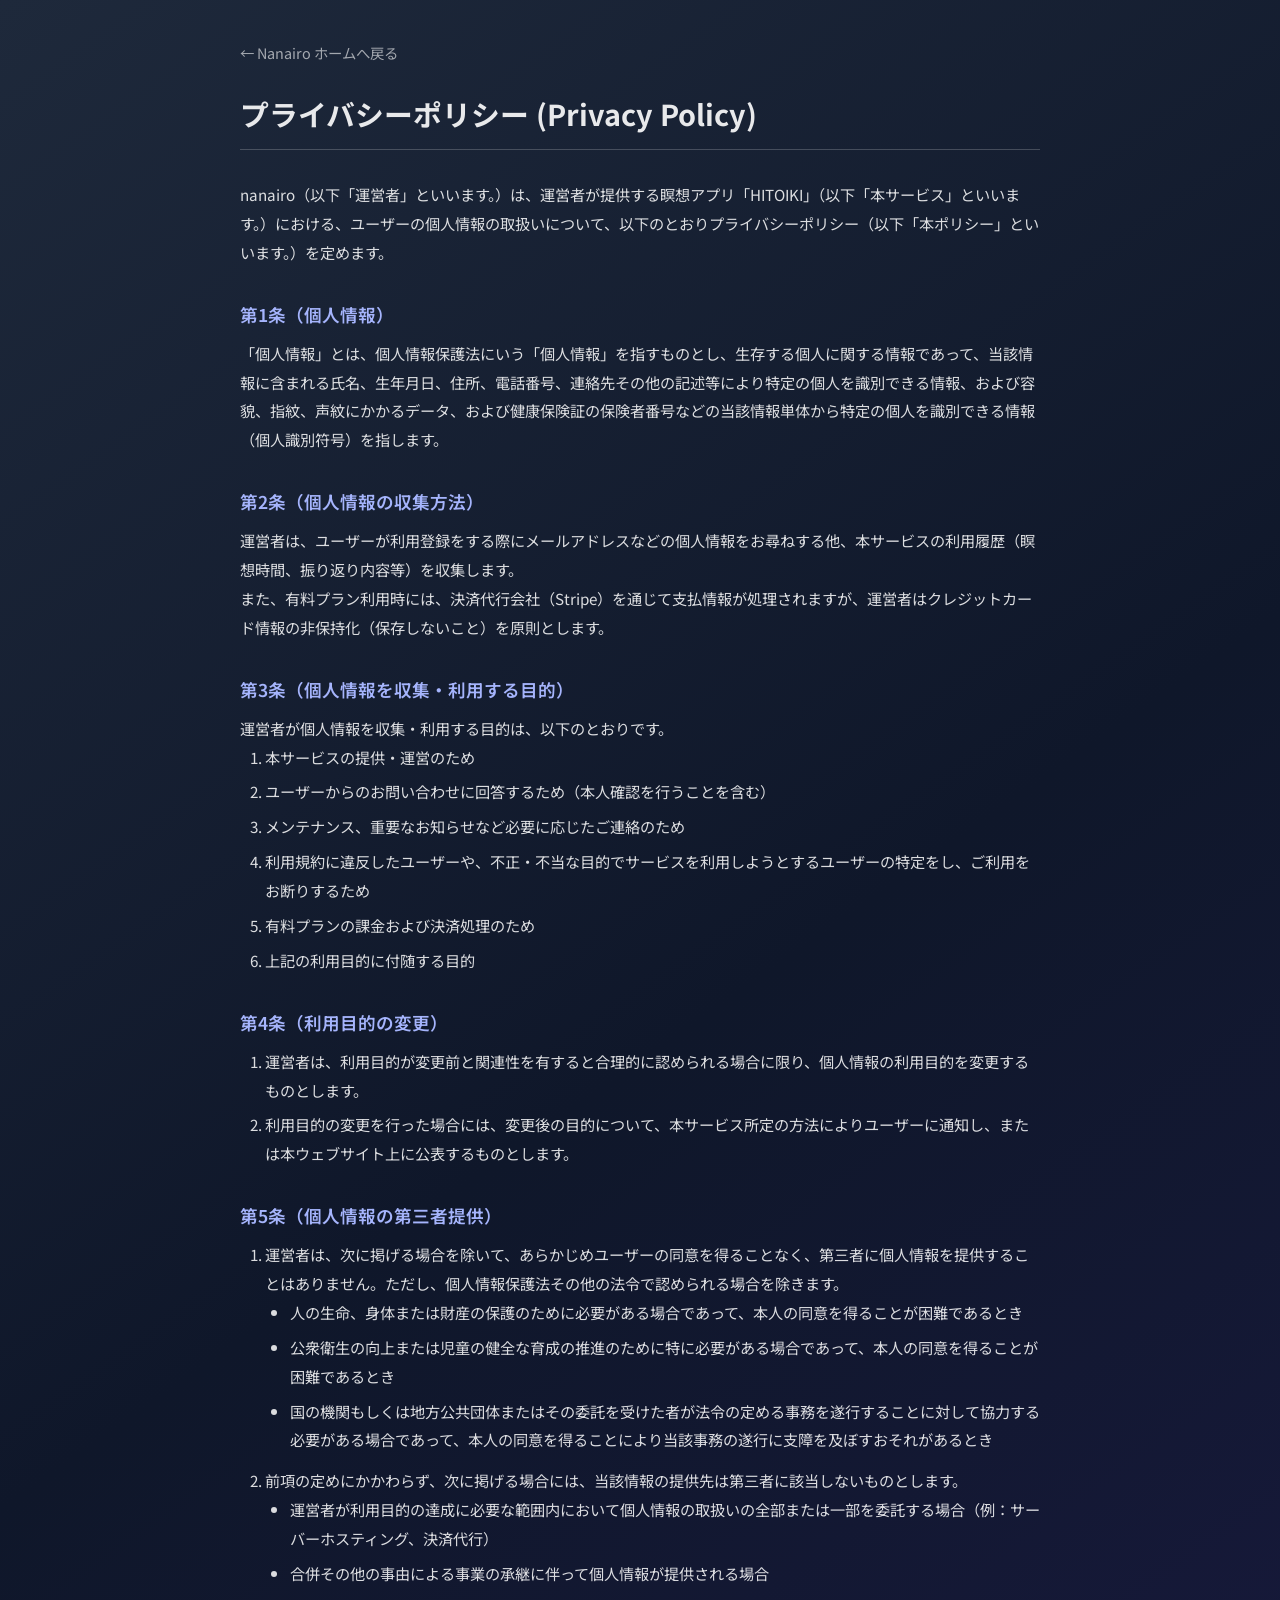
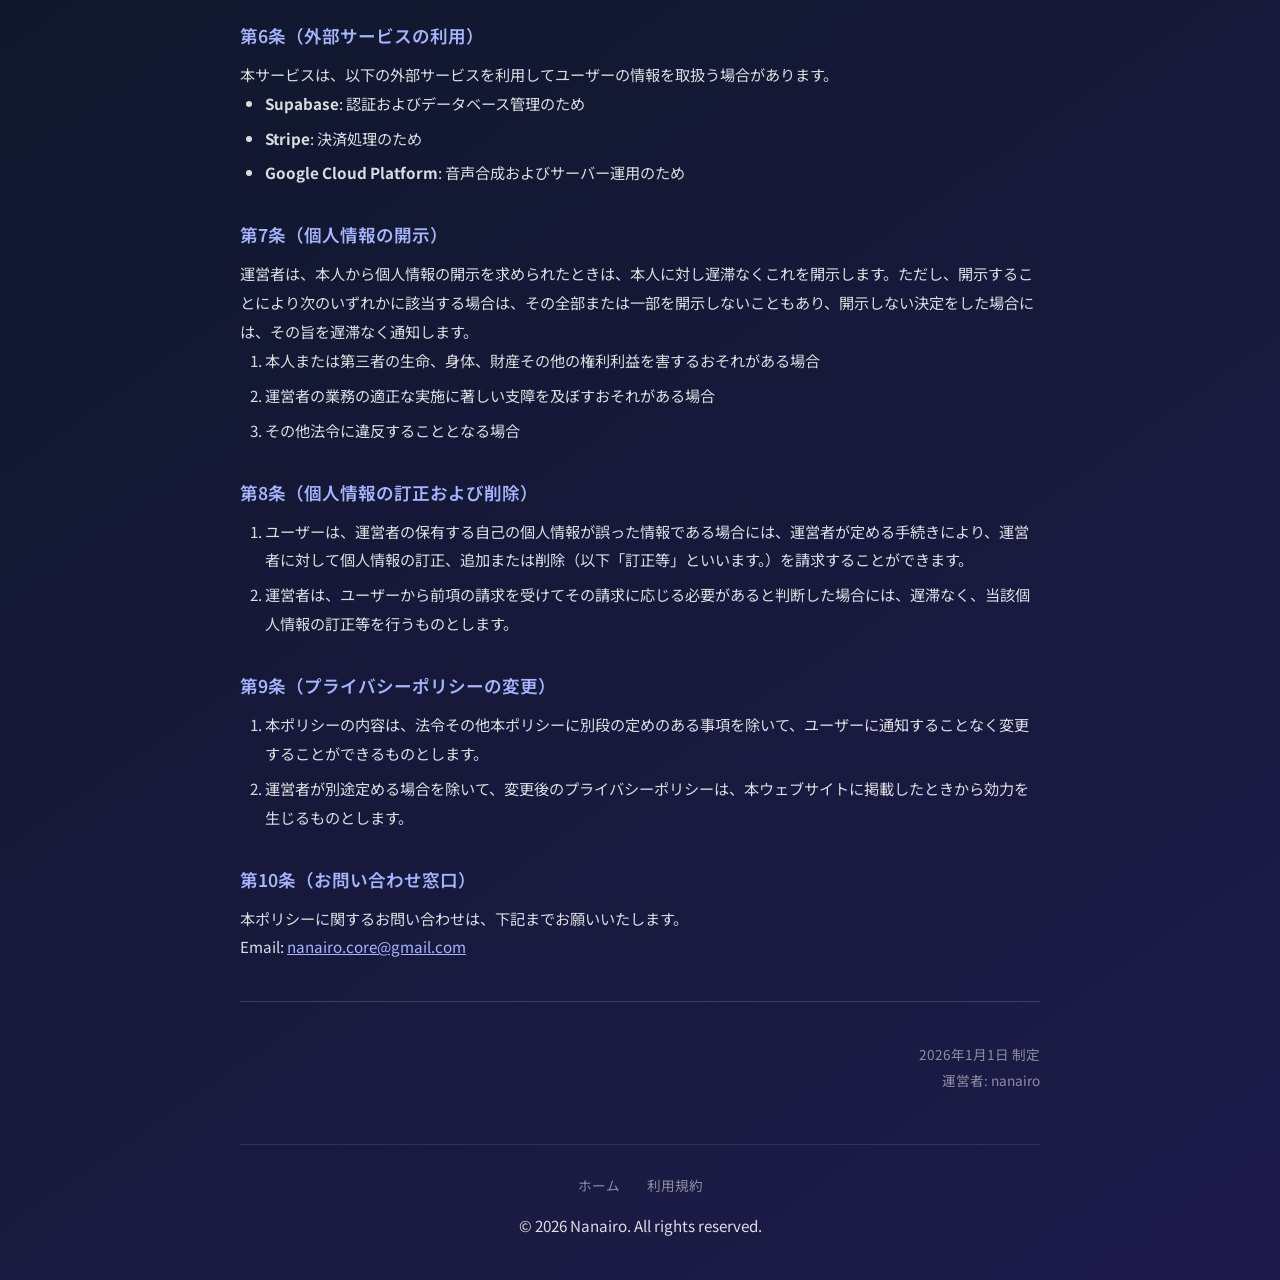
==== privacy.html @ 53478ac3 "feat: add standalone terms and privacy policy pages" ====
<!DOCTYPE html>
<html lang="ja">
<head>
  <meta charset="UTF-8">
  <meta name="viewport" content="width=device-width, initial-scale=1.0">
  <title>プライバシーポリシー | Nanairo</title>
  <link rel="icon" type="image/svg+xml" href="favicon.svg">
  <link href="https://fonts.googleapis.com/css2?family=Noto+Sans+JP:wght@400;500;600&display=swap" rel="stylesheet">
  <style>
    *, *::before, *::after { margin: 0; padding: 0; box-sizing: border-box; }
    body {
      font-family: 'Noto Sans JP', sans-serif;
      background: linear-gradient(145deg, #1e293b 0%, #0f172a 40%, #1e1b4b 100%);
      color: rgba(255,255,255,0.9);
      min-height: 100vh;
      padding: 40px 20px;
    }
    .container {
      max-width: 800px;
      margin: 0 auto;
    }
    .back-link {
      display: inline-block;
      margin-bottom: 30px;
      color: rgba(255,255,255,0.6);
      text-decoration: none;
      font-size: 0.9rem;
      transition: color 0.2s;
    }
    .back-link:hover { color: #fff; }
    h1 {
      font-size: 1.8rem;
      font-weight: 700;
      margin-bottom: 30px;
      padding-bottom: 15px;
      border-bottom: 1px solid rgba(255,255,255,0.2);
    }
    h2 {
      font-size: 1.1rem;
      font-weight: 600;
      margin-top: 35px;
      margin-bottom: 12px;
      color: #a5b4fc;
    }
    p, li {
      line-height: 1.9;
      font-size: 0.95rem;
      color: rgba(255,255,255,0.85);
    }
    ol, ul {
      padding-left: 25px;
      margin-bottom: 12px;
    }
    li { margin-bottom: 6px; }
    ul { list-style: disc; }
    hr {
      margin: 40px 0;
      border: 0;
      border-top: 1px solid rgba(255,255,255,0.15);
    }
    .meta {
      text-align: right;
      font-size: 0.85rem;
      color: rgba(255,255,255,0.5);
    }
    .footer-nav {
      margin-top: 50px;
      padding-top: 30px;
      border-top: 1px solid rgba(255,255,255,0.1);
      text-align: center;
      font-size: 0.85rem;
      color: rgba(255,255,255,0.4);
    }
    .footer-nav a {
      color: rgba(255,255,255,0.5);
      text-decoration: none;
      margin: 0 12px;
    }
    .footer-nav a:hover { color: #fff; }
  </style>
</head>
<body>
  <div class="container">
    <a href="/" class="back-link">← Nanairo ホームへ戻る</a>
    <h1>プライバシーポリシー (Privacy Policy)</h1>

    <p>nanairo（以下「運営者」といいます。）は、運営者が提供する瞑想アプリ「HITOIKI」（以下「本サービス」といいます。）における、ユーザーの個人情報の取扱いについて、以下のとおりプライバシーポリシー（以下「本ポリシー」といいます。）を定めます。</p>

    <h2>第1条（個人情報）</h2>
    <p>「個人情報」とは、個人情報保護法にいう「個人情報」を指すものとし、生存する個人に関する情報であって、当該情報に含まれる氏名、生年月日、住所、電話番号、連絡先その他の記述等により特定の個人を識別できる情報、および容貌、指紋、声紋にかかるデータ、および健康保険証の保険者番号などの当該情報単体から特定の個人を識別できる情報（個人識別符号）を指します。</p>

    <h2>第2条（個人情報の収集方法）</h2>
    <p>運営者は、ユーザーが利用登録をする際にメールアドレスなどの個人情報をお尋ねする他、本サービスの利用履歴（瞑想時間、振り返り内容等）を収集します。<br>
    また、有料プラン利用時には、決済代行会社（Stripe）を通じて支払情報が処理されますが、運営者はクレジットカード情報の非保持化（保存しないこと）を原則とします。</p>

    <h2>第3条（個人情報を収集・利用する目的）</h2>
    <p>運営者が個人情報を収集・利用する目的は、以下のとおりです。</p>
    <ol>
      <li>本サービスの提供・運営のため</li>
      <li>ユーザーからのお問い合わせに回答するため（本人確認を行うことを含む）</li>
      <li>メンテナンス、重要なお知らせなど必要に応じたご連絡のため</li>
      <li>利用規約に違反したユーザーや、不正・不当な目的でサービスを利用しようとするユーザーの特定をし、ご利用をお断りするため</li>
      <li>有料プランの課金および決済処理のため</li>
      <li>上記の利用目的に付随する目的</li>
    </ol>

    <h2>第4条（利用目的の変更）</h2>
    <ol>
      <li>運営者は、利用目的が変更前と関連性を有すると合理的に認められる場合に限り、個人情報の利用目的を変更するものとします。</li>
      <li>利用目的の変更を行った場合には、変更後の目的について、本サービス所定の方法によりユーザーに通知し、または本ウェブサイト上に公表するものとします。</li>
    </ol>

    <h2>第5条（個人情報の第三者提供）</h2>
    <ol>
      <li>運営者は、次に掲げる場合を除いて、あらかじめユーザーの同意を得ることなく、第三者に個人情報を提供することはありません。ただし、個人情報保護法その他の法令で認められる場合を除きます。
        <ul>
          <li>人の生命、身体または財産の保護のために必要がある場合であって、本人の同意を得ることが困難であるとき</li>
          <li>公衆衛生の向上または児童の健全な育成の推進のために特に必要がある場合であって、本人の同意を得ることが困難であるとき</li>
          <li>国の機関もしくは地方公共団体またはその委託を受けた者が法令の定める事務を遂行することに対して協力する必要がある場合であって、本人の同意を得ることにより当該事務の遂行に支障を及ぼすおそれがあるとき</li>
        </ul>
      </li>
      <li>前項の定めにかかわらず、次に掲げる場合には、当該情報の提供先は第三者に該当しないものとします。
        <ul>
          <li>運営者が利用目的の達成に必要な範囲内において個人情報の取扱いの全部または一部を委託する場合（例：サーバーホスティング、決済代行）</li>
          <li>合併その他の事由による事業の承継に伴って個人情報が提供される場合</li>
        </ul>
      </li>
    </ol>

    <h2>第6条（外部サービスの利用）</h2>
    <p>本サービスは、以下の外部サービスを利用してユーザーの情報を取扱う場合があります。</p>
    <ul>
      <li><strong>Supabase</strong>: 認証およびデータベース管理のため</li>
      <li><strong>Stripe</strong>: 決済処理のため</li>
      <li><strong>Google Cloud Platform</strong>: 音声合成およびサーバー運用のため</li>
    </ul>

    <h2>第7条（個人情報の開示）</h2>
    <p>運営者は、本人から個人情報の開示を求められたときは、本人に対し遅滞なくこれを開示します。ただし、開示することにより次のいずれかに該当する場合は、その全部または一部を開示しないこともあり、開示しない決定をした場合には、その旨を遅滞なく通知します。</p>
    <ol>
      <li>本人または第三者の生命、身体、財産その他の権利利益を害するおそれがある場合</li>
      <li>運営者の業務の適正な実施に著しい支障を及ぼすおそれがある場合</li>
      <li>その他法令に違反することとなる場合</li>
    </ol>

    <h2>第8条（個人情報の訂正および削除）</h2>
    <ol>
      <li>ユーザーは、運営者の保有する自己の個人情報が誤った情報である場合には、運営者が定める手続きにより、運営者に対して個人情報の訂正、追加または削除（以下「訂正等」といいます。）を請求することができます。</li>
      <li>運営者は、ユーザーから前項の請求を受けてその請求に応じる必要があると判断した場合には、遅滞なく、当該個人情報の訂正等を行うものとします。</li>
    </ol>

    <h2>第9条（プライバシーポリシーの変更）</h2>
    <ol>
      <li>本ポリシーの内容は、法令その他本ポリシーに別段の定めのある事項を除いて、ユーザーに通知することなく変更することができるものとします。</li>
      <li>運営者が別途定める場合を除いて、変更後のプライバシーポリシーは、本ウェブサイトに掲載したときから効力を生じるものとします。</li>
    </ol>

    <h2>第10条（お問い合わせ窓口）</h2>
    <p>本ポリシーに関するお問い合わせは、下記までお願いいたします。<br>
    Email: <a href="mailto:nanairo.core@gmail.com" style="color:#a5b4fc;">nanairo.core@gmail.com</a></p>

    <hr>
    <p class="meta">2026年1月1日 制定<br>運営者: nanairo</p>

    <div class="footer-nav">
      <a href="/">ホーム</a>
      <a href="/terms.html">利用規約</a>
      <p style="margin-top:16px">&copy; 2026 Nanairo. All rights reserved.</p>
    </div>
  </div>
</body>
</html>
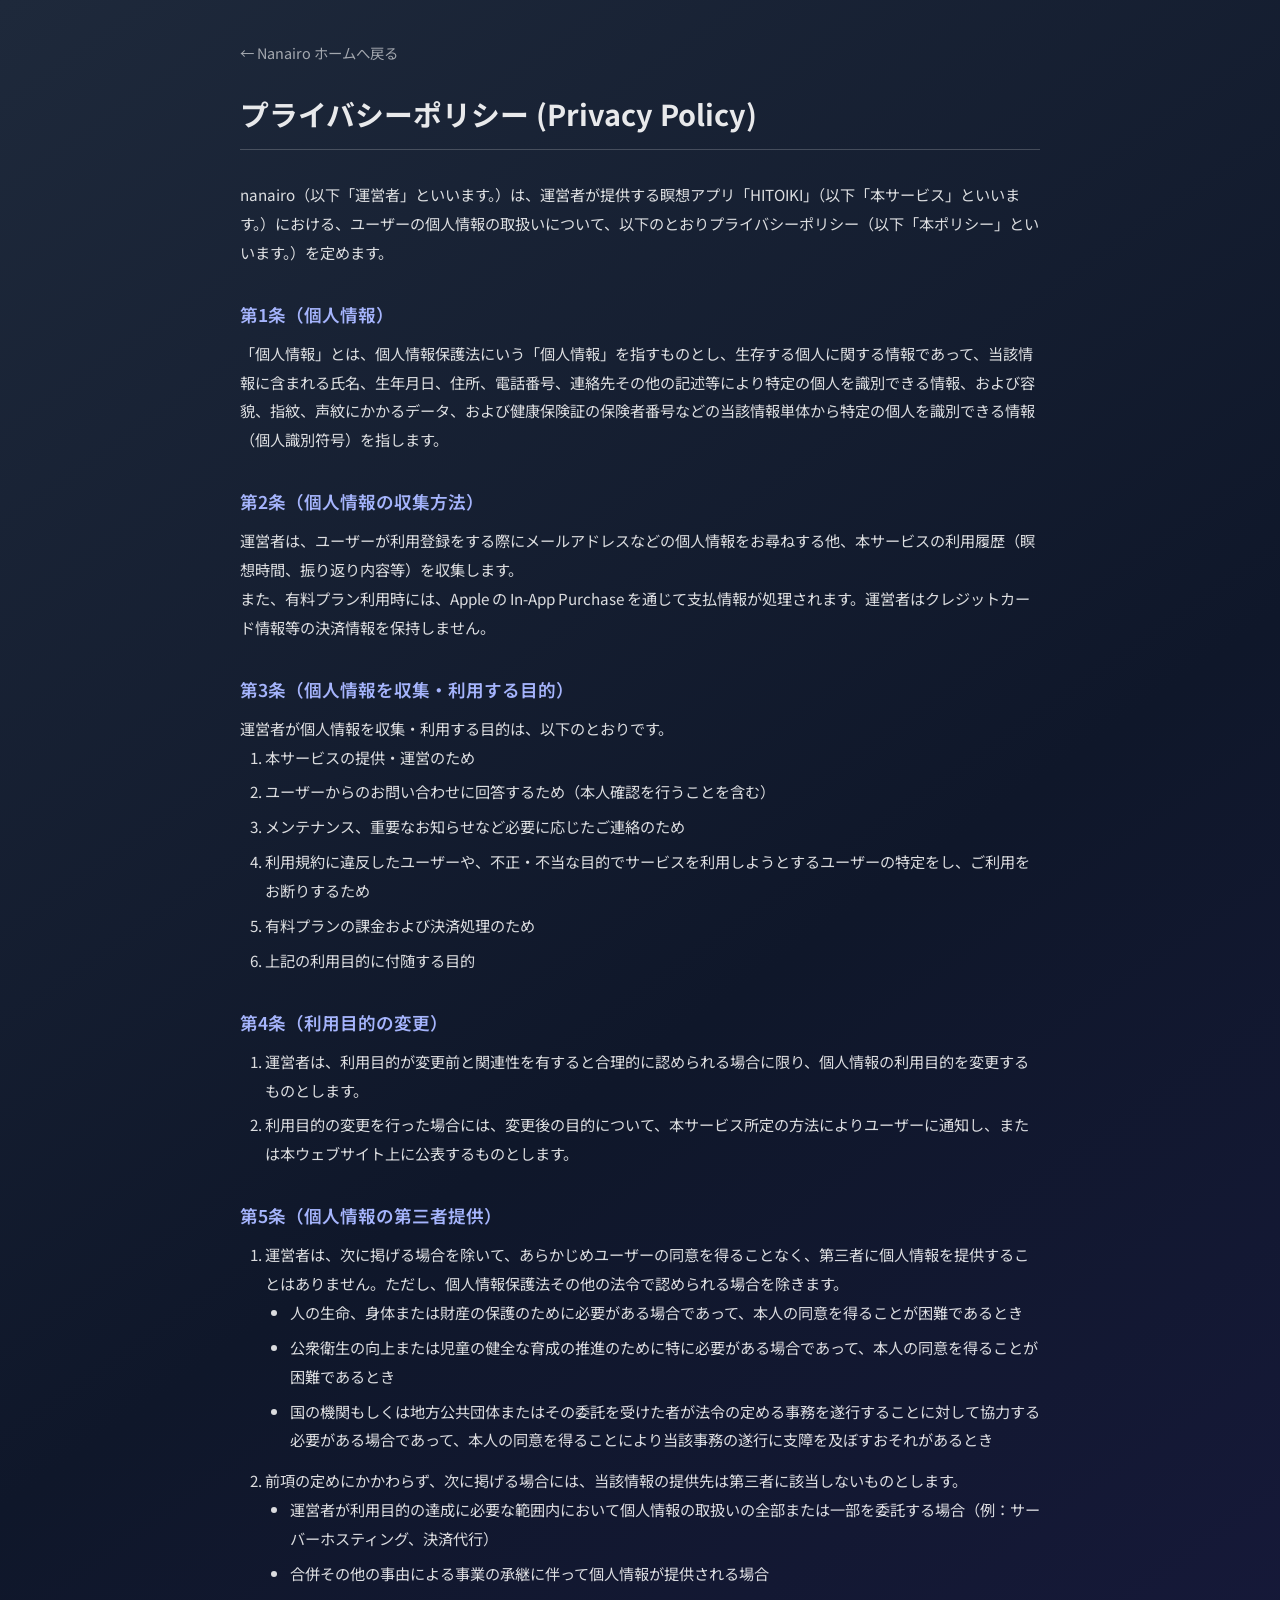
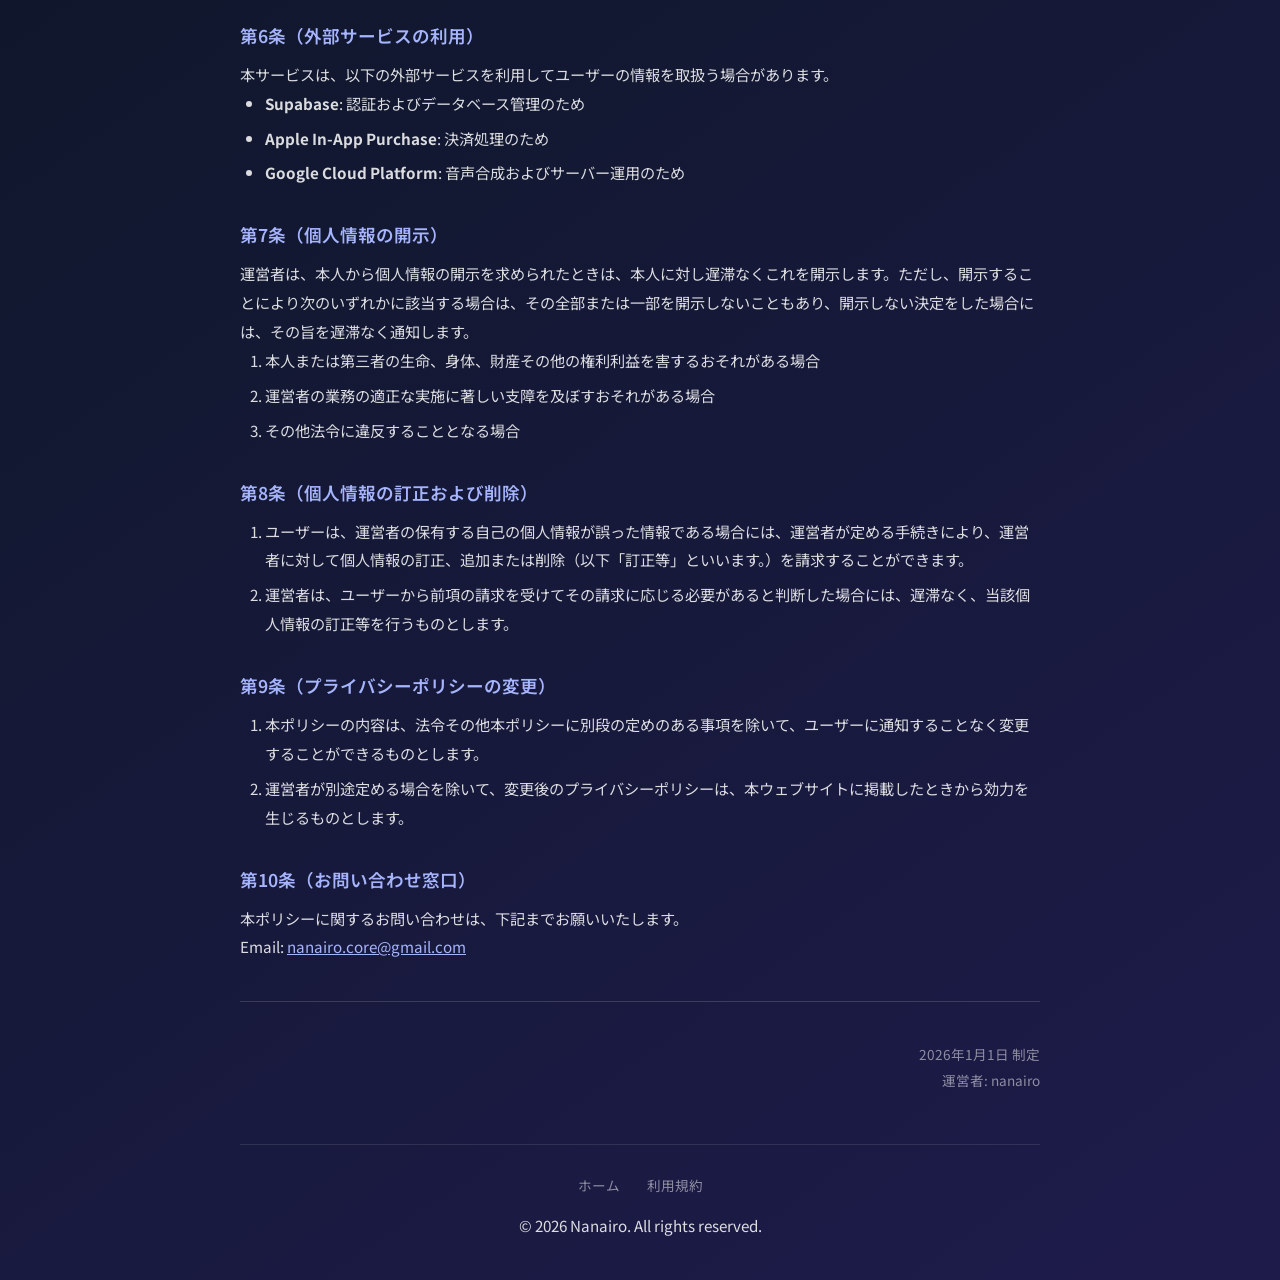
==== commit de8011dc: "fix: replace Stripe with Apple IAP in legal pages" ====
--- a/privacy.html
+++ b/privacy.html
@@ -91,7 +91,7 @@
 
     <h2>第2条（個人情報の収集方法）</h2>
     <p>運営者は、ユーザーが利用登録をする際にメールアドレスなどの個人情報をお尋ねする他、本サービスの利用履歴（瞑想時間、振り返り内容等）を収集します。<br>
-    また、有料プラン利用時には、決済代行会社（Stripe）を通じて支払情報が処理されますが、運営者はクレジットカード情報の非保持化（保存しないこと）を原則とします。</p>
+    また、有料プラン利用時には、Apple の In-App Purchase を通じて支払情報が処理されます。運営者はクレジットカード情報等の決済情報を保持しません。</p>
 
     <h2>第3条（個人情報を収集・利用する目的）</h2>
     <p>運営者が個人情報を収集・利用する目的は、以下のとおりです。</p>
@@ -131,7 +131,7 @@
     <p>本サービスは、以下の外部サービスを利用してユーザーの情報を取扱う場合があります。</p>
     <ul>
       <li><strong>Supabase</strong>: 認証およびデータベース管理のため</li>
-      <li><strong>Stripe</strong>: 決済処理のため</li>
+      <li><strong>Apple In-App Purchase</strong>: 決済処理のため</li>
       <li><strong>Google Cloud Platform</strong>: 音声合成およびサーバー運用のため</li>
     </ul>
 
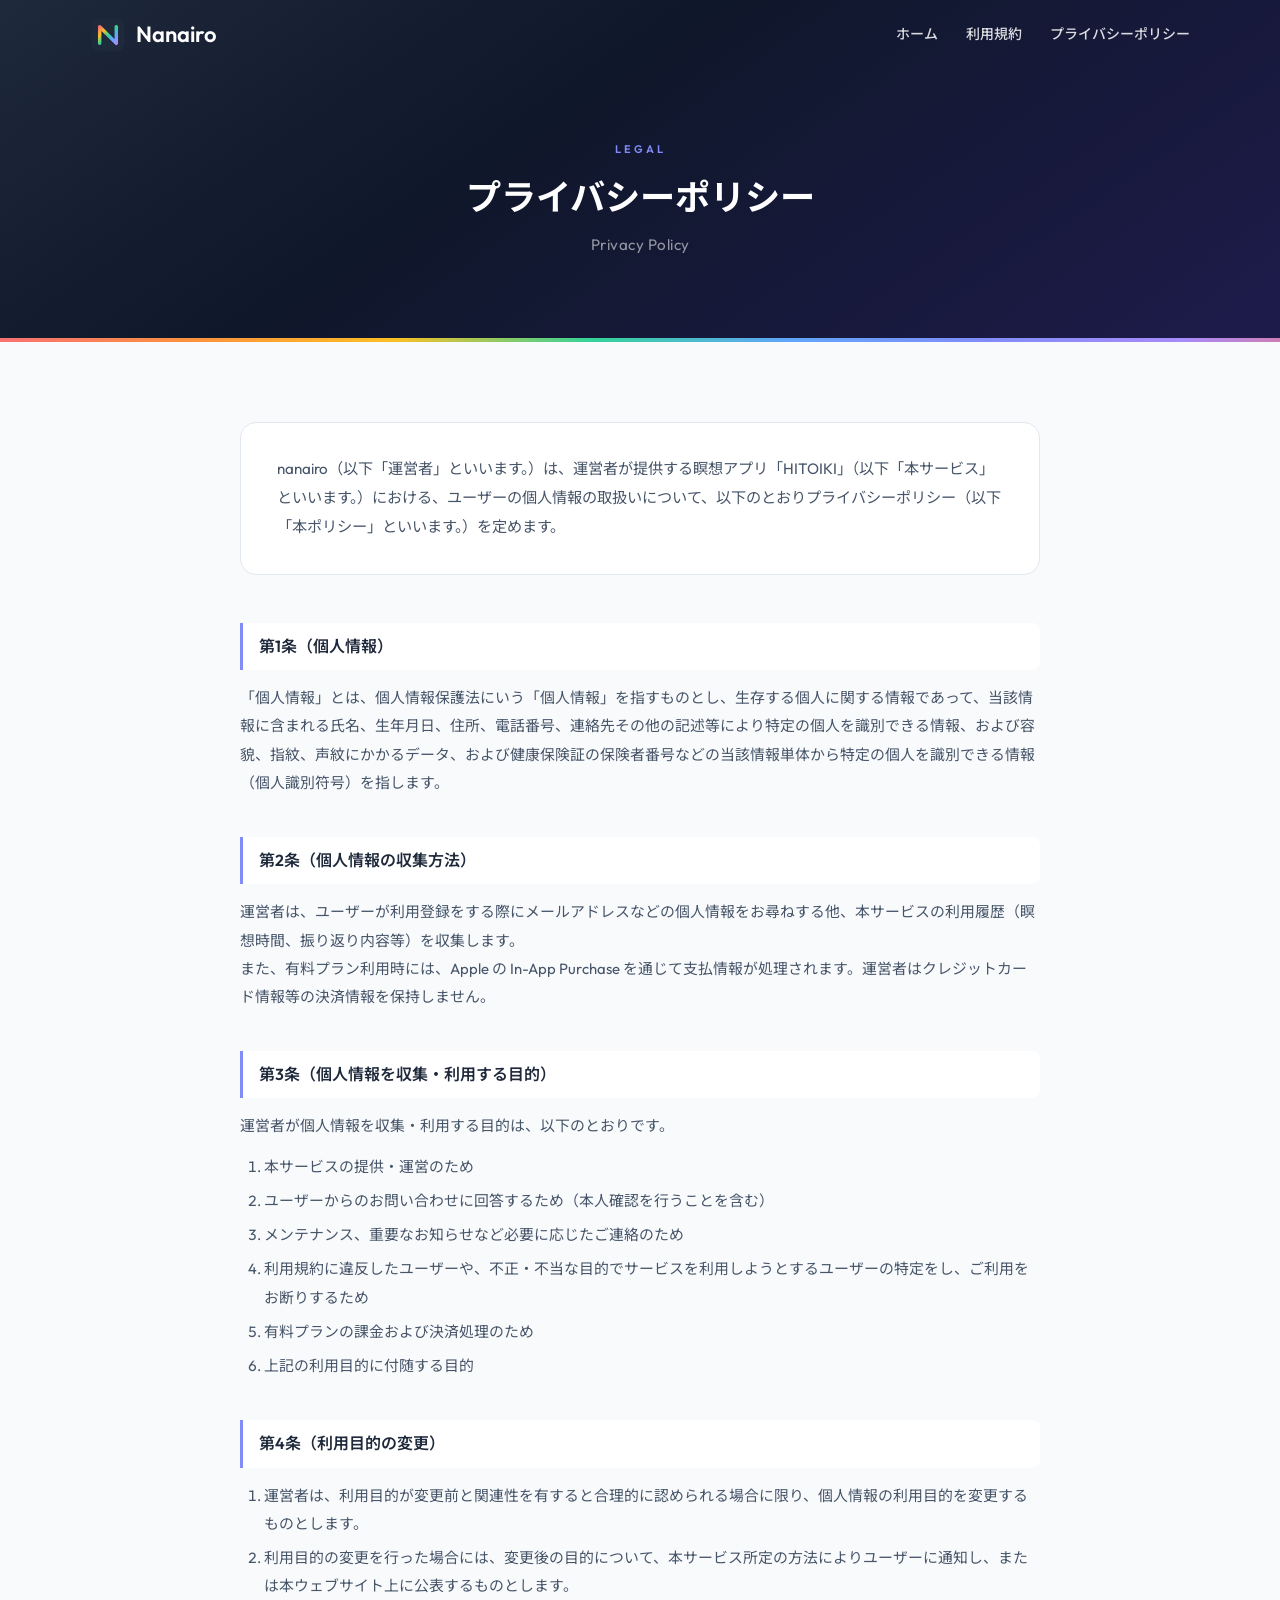
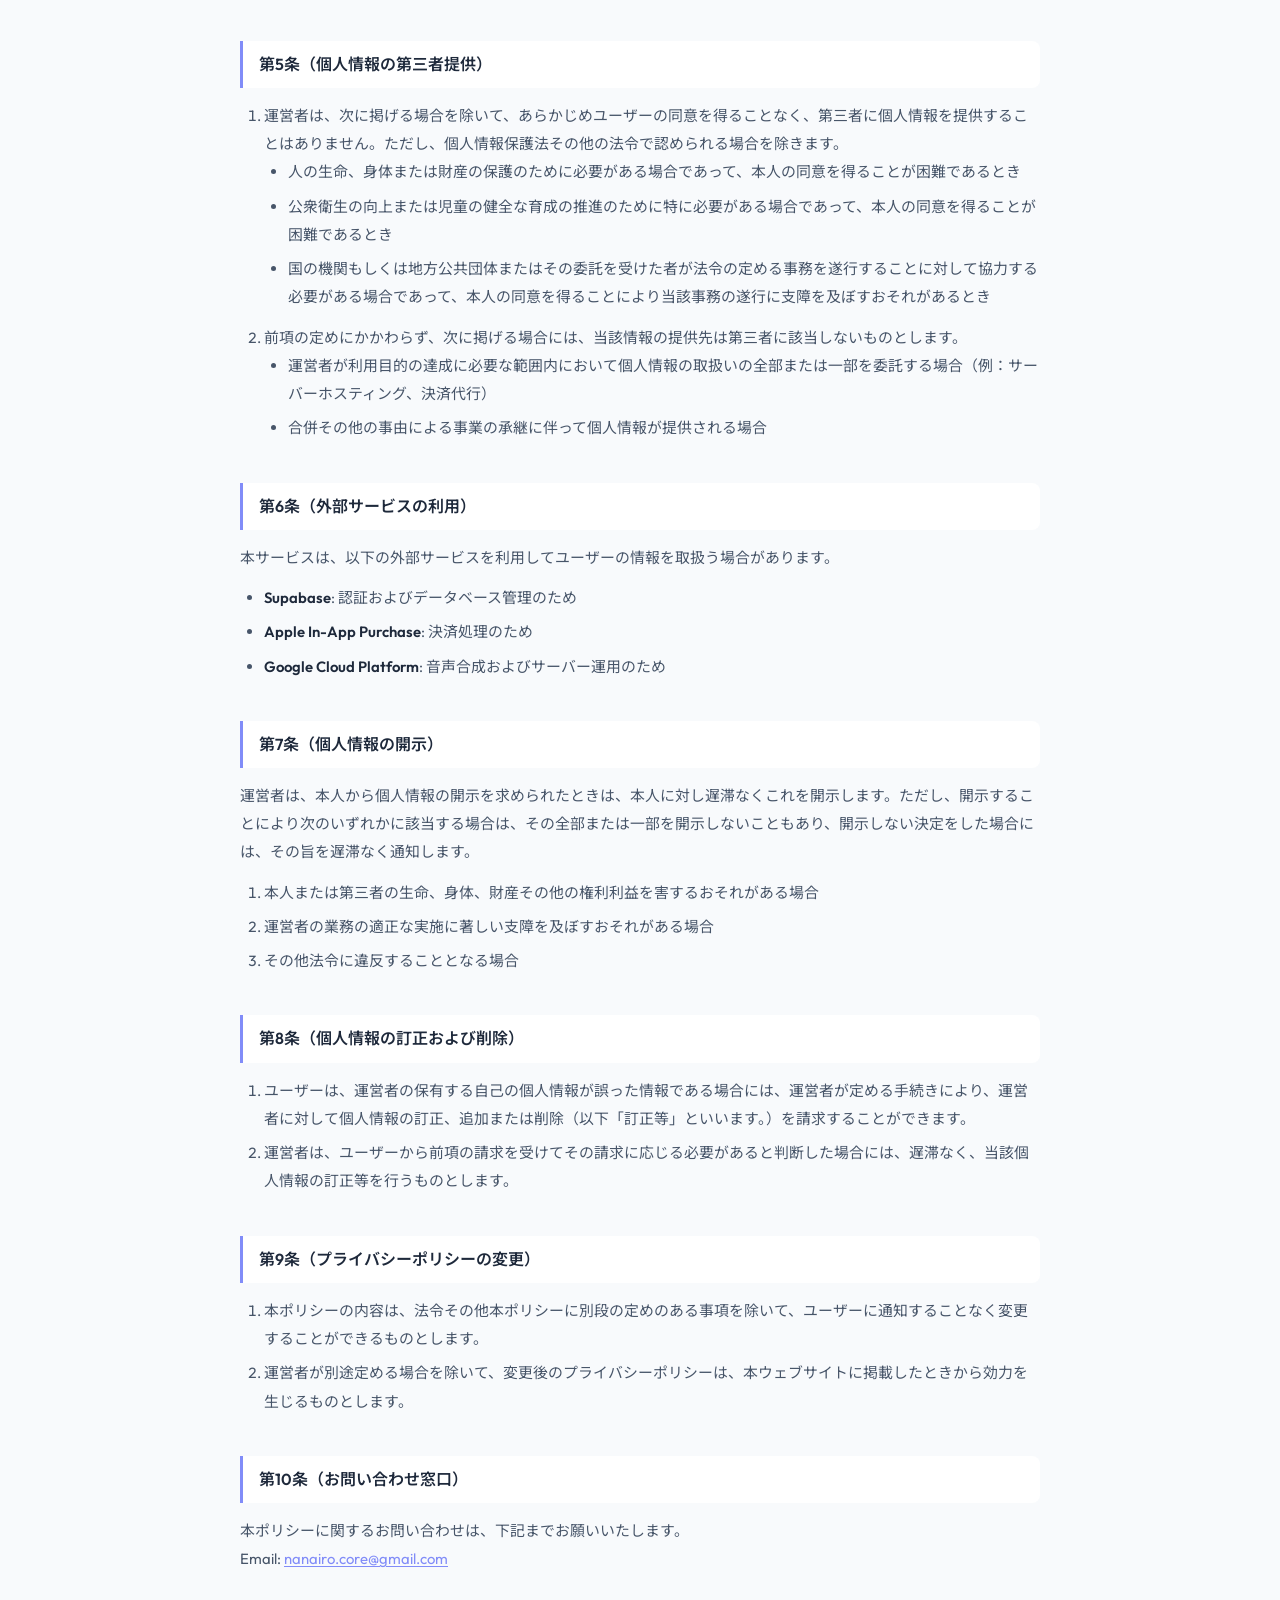
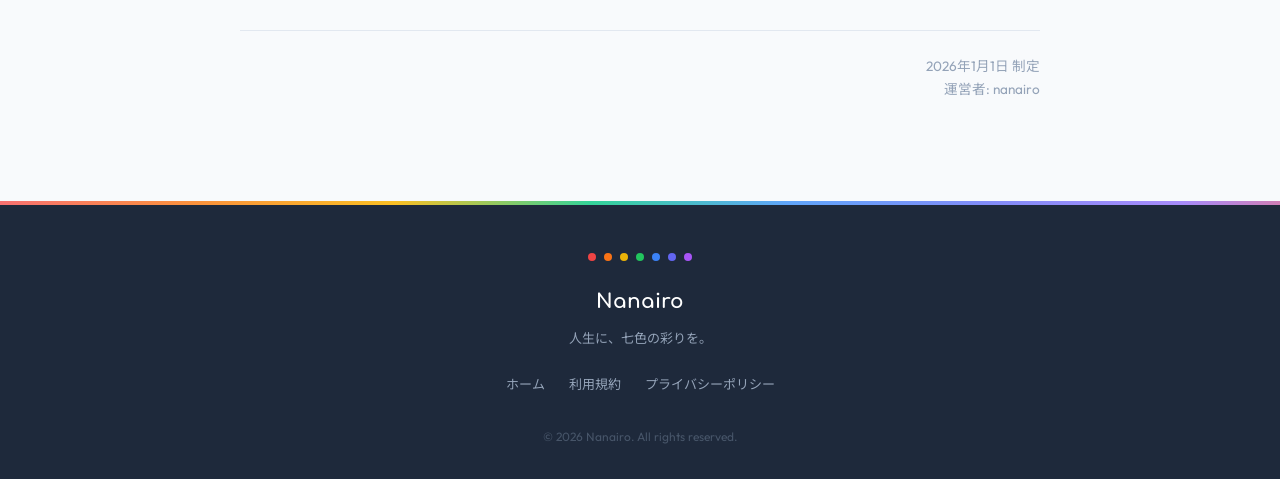
==== commit e6d5cced: "design: unify legal pages with homepage design system - Add consistent header (fixed, transparent→wh" ====
--- a/privacy.html
+++ b/privacy.html
@@ -5,168 +5,662 @@
   <meta name="viewport" content="width=device-width, initial-scale=1.0">
   <title>プライバシーポリシー | Nanairo</title>
   <link rel="icon" type="image/svg+xml" href="favicon.svg">
-  <link href="https://fonts.googleapis.com/css2?family=Noto+Sans+JP:wght@400;500;600&display=swap" rel="stylesheet">
+  <link rel="preconnect" href="https://fonts.googleapis.com">
+  <link rel="preconnect" href="https://fonts.gstatic.com" crossorigin>
+  <link href="https://fonts.googleapis.com/css2?family=Outfit:wght@400;500;600;700&family=Quicksand:wght@500;600;700&family=Comfortaa:wght@500;600;700&family=Noto+Sans+JP:wght@400;500;600&display=swap" rel="stylesheet">
   <style>
-    *, *::before, *::after { margin: 0; padding: 0; box-sizing: border-box; }
+    /* ===== リセット & ベース ===== */
+    *, *::before, *::after {
+      margin: 0;
+      padding: 0;
+      box-sizing: border-box;
+    }
+
+    :root {
+      --rainbow-red: #f87171;
+      --rainbow-orange: #fb923c;
+      --rainbow-yellow: #fbbf24;
+      --rainbow-green: #34d399;
+      --rainbow-blue: #60a5fa;
+      --rainbow-indigo: #818cf8;
+      --rainbow-purple: #a78bfa;
+
+      --navy: #1e293b;
+      --navy-light: #334155;
+      --gray-100: #f8fafc;
+      --gray-200: #e2e8f0;
+      --gray-400: #94a3b8;
+      --gray-600: #475569;
+      --white: #ffffff;
+    }
+
+    html { scroll-behavior: smooth; }
+
     body {
-      font-family: 'Noto Sans JP', sans-serif;
+      font-family: 'Outfit', 'Noto Sans JP', sans-serif;
+      color: var(--navy);
+      line-height: 1.7;
+      background: var(--gray-100);
+      overflow-x: hidden;
+    }
+
+    a { text-decoration: none; color: inherit; }
+
+    /* ===== アニメーション ===== */
+    @keyframes rainbowLine {
+      0% { background-position: 0% 50%; }
+      100% { background-position: 200% 50%; }
+    }
+
+    .fade-in {
+      opacity: 0;
+      transform: translateY(30px);
+      transition: opacity 0.8s ease, transform 0.8s ease;
+    }
+
+    .fade-in.visible {
+      opacity: 1;
+      transform: translateY(0);
+    }
+
+    /* ===== ヘッダー ===== */
+    header {
+      position: fixed;
+      top: 0;
+      left: 0;
+      right: 0;
+      z-index: 100;
+      padding: 16px 24px;
+      transition: all 0.4s ease;
+      background: transparent;
+    }
+
+    header.scrolled {
+      background: rgba(255, 255, 255, 0.92);
+      backdrop-filter: blur(20px);
+      -webkit-backdrop-filter: blur(20px);
+      box-shadow: 0 2px 24px rgba(30, 41, 59, 0.08);
+    }
+
+    .header-inner {
+      max-width: 1100px;
+      margin: 0 auto;
+      display: flex;
+      align-items: center;
+      justify-content: space-between;
+    }
+
+    .header-logo {
+      display: flex;
+      align-items: center;
+      gap: 10px;
+    }
+
+    .header-logo-icon {
+      width: 36px;
+      height: 36px;
+      border-radius: 10px;
+    }
+
+    .header-logo-text {
+      font-family: 'Outfit', sans-serif;
+      font-size: 22px;
+      font-weight: 600;
+      color: var(--white);
+      transition: color 0.4s ease;
+    }
+
+    header.scrolled .header-logo-text {
+      color: var(--navy);
+    }
+
+    nav {
+      display: flex;
+      gap: 28px;
+    }
+
+    nav a {
+      font-size: 14px;
+      font-weight: 500;
+      color: rgba(255, 255, 255, 0.85);
+      transition: color 0.3s ease;
+      position: relative;
+    }
+
+    nav a::after {
+      content: '';
+      position: absolute;
+      bottom: -4px;
+      left: 0;
+      width: 0;
+      height: 2px;
+      background: var(--rainbow-indigo);
+      transition: width 0.3s ease;
+    }
+
+    nav a:hover::after { width: 100%; }
+
+    header.scrolled nav a {
+      color: var(--navy-light);
+    }
+
+    header.scrolled nav a:hover {
+      color: var(--navy);
+    }
+
+    /* ハンバーガー */
+    .hamburger {
+      display: none;
+      flex-direction: column;
+      gap: 5px;
+      background: none;
+      border: none;
+      cursor: pointer;
+      padding: 4px;
+    }
+
+    .hamburger span {
+      display: block;
+      width: 24px;
+      height: 2px;
+      background: var(--white);
+      border-radius: 2px;
+      transition: all 0.35s cubic-bezier(0.4, 0, 0.2, 1);
+    }
+
+    header.scrolled .hamburger span { background: var(--navy); }
+
+    .hamburger.open span:nth-child(1) { transform: translateY(7px) rotate(45deg); }
+    .hamburger.open span:nth-child(2) { opacity: 0; transform: scaleX(0); }
+    .hamburger.open span:nth-child(3) { transform: translateY(-7px) rotate(-45deg); }
+
+    /* モバイルナビ */
+    .mobile-nav { display: none; }
+
+    .mobile-nav-backdrop {
+      position: fixed;
+      inset: 0;
+      background: rgba(15, 23, 42, 0.5);
+      backdrop-filter: blur(4px);
+      z-index: 150;
+      opacity: 0;
+      pointer-events: none;
+      transition: opacity 0.35s ease;
+    }
+
+    .mobile-nav-drawer {
+      position: fixed;
+      top: 0;
+      right: 0;
+      bottom: 0;
+      width: 280px;
+      background: var(--white);
+      z-index: 200;
+      padding: 80px 32px 40px;
+      display: flex;
+      flex-direction: column;
+      gap: 8px;
+      transform: translateX(100%);
+      transition: transform 0.35s cubic-bezier(0.4, 0, 0.2, 1);
+    }
+
+    .mobile-nav-link {
+      display: block;
+      padding: 14px 0;
+      font-size: 16px;
+      font-weight: 500;
+      color: var(--navy);
+      border-bottom: 1px solid var(--gray-200);
+      transition: color 0.2s ease;
+    }
+
+    .mobile-nav-link:hover { color: var(--rainbow-indigo); }
+
+    .mobile-nav-rainbow {
+      margin-top: 32px;
+      display: flex;
+      gap: 8px;
+    }
+
+    .mobile-nav-rainbow span {
+      flex: 1;
+      height: 4px;
+      border-radius: 2px;
+    }
+
+    .mobile-nav.open .mobile-nav-backdrop {
+      opacity: 1;
+      pointer-events: auto;
+    }
+
+    .mobile-nav.open .mobile-nav-drawer {
+      transform: translateX(0);
+    }
+
+    /* ===== レインボーデバイダー ===== */
+    .rainbow-divider {
+      height: 4px;
+      background: linear-gradient(90deg,
+        #f87171, #fb923c, #fbbf24, #34d399, #60a5fa, #818cf8, #a78bfa,
+        #f87171, #fb923c, #fbbf24, #34d399, #60a5fa, #818cf8, #a78bfa
+      );
+      background-size: 200% 100%;
+      animation: rainbowLine 4s linear infinite;
+    }
+
+    /* ===== ページヒーロー ===== */
+    .page-hero {
       background: linear-gradient(145deg, #1e293b 0%, #0f172a 40%, #1e1b4b 100%);
-      color: rgba(255,255,255,0.9);
-      min-height: 100vh;
-      padding: 40px 20px;
-    }
-    .container {
+      padding: 140px 24px 80px;
+      text-align: center;
+      color: var(--white);
+    }
+
+    .page-hero-label {
+      font-size: 11px;
+      font-weight: 600;
+      letter-spacing: 3px;
+      text-transform: uppercase;
+      color: var(--rainbow-indigo);
+      margin-bottom: 16px;
+    }
+
+    .page-hero h1 {
+      font-family: 'Outfit', 'Noto Sans JP', sans-serif;
+      font-size: 2.2rem;
+      font-weight: 700;
+      margin-bottom: 12px;
+      line-height: 1.3;
+    }
+
+    .page-hero-sub {
+      font-size: 0.95rem;
+      color: rgba(255, 255, 255, 0.55);
+      letter-spacing: 0.5px;
+    }
+
+    /* ===== コンテンツ ===== */
+    .legal-content {
+      background: var(--gray-100);
+      padding: 80px 24px 100px;
+    }
+
+    .legal-container {
       max-width: 800px;
       margin: 0 auto;
     }
-    .back-link {
-      display: inline-block;
-      margin-bottom: 30px;
-      color: rgba(255,255,255,0.6);
-      text-decoration: none;
-      font-size: 0.9rem;
-      transition: color 0.2s;
-    }
-    .back-link:hover { color: #fff; }
-    h1 {
-      font-size: 1.8rem;
-      font-weight: 700;
-      margin-bottom: 30px;
-      padding-bottom: 15px;
-      border-bottom: 1px solid rgba(255,255,255,0.2);
-    }
-    h2 {
-      font-size: 1.1rem;
+
+    .legal-intro {
+      background: var(--white);
+      border-radius: 16px;
+      padding: 32px 36px;
+      margin-bottom: 48px;
+      border: 1px solid var(--gray-200);
+      font-size: 0.95rem;
+      color: var(--gray-600);
+      line-height: 1.9;
+    }
+
+    .legal-section {
+      margin-bottom: 8px;
+    }
+
+    .legal-content h2 {
+      font-family: 'Outfit', 'Noto Sans JP', sans-serif;
+      font-size: 1rem;
       font-weight: 600;
-      margin-top: 35px;
+      color: var(--navy);
+      border-left: 3px solid var(--rainbow-indigo);
+      padding: 10px 0 10px 16px;
+      margin-top: 40px;
+      margin-bottom: 14px;
+      background: var(--white);
+      border-radius: 0 8px 8px 0;
+    }
+
+    .legal-content p {
+      font-size: 0.93rem;
+      color: var(--gray-600);
+      line-height: 1.9;
       margin-bottom: 12px;
-      color: #a5b4fc;
-    }
-    p, li {
+    }
+
+    .legal-content ol,
+    .legal-content ul {
+      padding-left: 24px;
+      margin-bottom: 12px;
+    }
+
+    .legal-content li {
+      font-size: 0.93rem;
+      color: var(--gray-600);
       line-height: 1.9;
-      font-size: 0.95rem;
-      color: rgba(255,255,255,0.85);
-    }
-    ol, ul {
-      padding-left: 25px;
-      margin-bottom: 12px;
-    }
-    li { margin-bottom: 6px; }
-    ul { list-style: disc; }
-    hr {
-      margin: 40px 0;
-      border: 0;
-      border-top: 1px solid rgba(255,255,255,0.15);
-    }
-    .meta {
+      margin-bottom: 6px;
+    }
+
+    .legal-content ul { list-style: disc; }
+
+    .legal-content strong {
+      color: var(--navy);
+      font-weight: 600;
+    }
+
+    .legal-content a {
+      color: var(--rainbow-indigo);
+      text-decoration: underline;
+      text-underline-offset: 2px;
+    }
+
+    .legal-meta {
+      margin-top: 56px;
+      padding-top: 24px;
+      border-top: 1px solid var(--gray-200);
       text-align: right;
       font-size: 0.85rem;
-      color: rgba(255,255,255,0.5);
-    }
-    .footer-nav {
-      margin-top: 50px;
-      padding-top: 30px;
-      border-top: 1px solid rgba(255,255,255,0.1);
+      color: var(--gray-400);
+    }
+
+    /* ===== フッター ===== */
+    footer {
+      background: var(--navy);
+      padding: 48px 24px 32px;
       text-align: center;
-      font-size: 0.85rem;
-      color: rgba(255,255,255,0.4);
-    }
-    .footer-nav a {
-      color: rgba(255,255,255,0.5);
-      text-decoration: none;
-      margin: 0 12px;
-    }
-    .footer-nav a:hover { color: #fff; }
+    }
+
+    .footer-inner {
+      max-width: 1000px;
+      margin: 0 auto;
+    }
+
+    .footer-rainbow-dots {
+      display: flex;
+      gap: 8px;
+      justify-content: center;
+      margin-bottom: 24px;
+    }
+
+    .footer-rainbow-dots .dot {
+      width: 8px;
+      height: 8px;
+      border-radius: 50%;
+    }
+
+    .footer-logo-text {
+      font-family: 'Comfortaa', sans-serif;
+      font-size: 20px;
+      font-weight: 700;
+      color: var(--white);
+      margin-bottom: 8px;
+    }
+
+    .footer-tagline {
+      font-size: 13px;
+      color: var(--gray-400);
+      margin-bottom: 24px;
+    }
+
+    .footer-links {
+      display: flex;
+      gap: 24px;
+      justify-content: center;
+      margin-bottom: 32px;
+    }
+
+    .footer-links a {
+      font-size: 13px;
+      color: var(--gray-400);
+      transition: color 0.3s ease;
+    }
+
+    .footer-links a:hover { color: var(--white); }
+
+    .footer-copy {
+      font-size: 12px;
+      color: var(--gray-600);
+    }
+
+    /* ===== レスポンシブ ===== */
+    @media (max-width: 768px) {
+      nav { display: none; }
+      .hamburger { display: flex; }
+      .mobile-nav { display: block; }
+
+      .page-hero { padding: 120px 24px 60px; }
+      .page-hero h1 { font-size: 1.7rem; }
+
+      .legal-content { padding: 48px 20px 64px; }
+      .legal-intro { padding: 24px; }
+      .legal-content h2 { padding: 8px 0 8px 14px; }
+    }
   </style>
 </head>
 <body>
-  <div class="container">
-    <a href="/" class="back-link">← Nanairo ホームへ戻る</a>
-    <h1>プライバシーポリシー (Privacy Policy)</h1>
-
-    <p>nanairo（以下「運営者」といいます。）は、運営者が提供する瞑想アプリ「HITOIKI」（以下「本サービス」といいます。）における、ユーザーの個人情報の取扱いについて、以下のとおりプライバシーポリシー（以下「本ポリシー」といいます。）を定めます。</p>
-
-    <h2>第1条（個人情報）</h2>
-    <p>「個人情報」とは、個人情報保護法にいう「個人情報」を指すものとし、生存する個人に関する情報であって、当該情報に含まれる氏名、生年月日、住所、電話番号、連絡先その他の記述等により特定の個人を識別できる情報、および容貌、指紋、声紋にかかるデータ、および健康保険証の保険者番号などの当該情報単体から特定の個人を識別できる情報（個人識別符号）を指します。</p>
-
-    <h2>第2条（個人情報の収集方法）</h2>
-    <p>運営者は、ユーザーが利用登録をする際にメールアドレスなどの個人情報をお尋ねする他、本サービスの利用履歴（瞑想時間、振り返り内容等）を収集します。<br>
-    また、有料プラン利用時には、Apple の In-App Purchase を通じて支払情報が処理されます。運営者はクレジットカード情報等の決済情報を保持しません。</p>
-
-    <h2>第3条（個人情報を収集・利用する目的）</h2>
-    <p>運営者が個人情報を収集・利用する目的は、以下のとおりです。</p>
-    <ol>
-      <li>本サービスの提供・運営のため</li>
-      <li>ユーザーからのお問い合わせに回答するため（本人確認を行うことを含む）</li>
-      <li>メンテナンス、重要なお知らせなど必要に応じたご連絡のため</li>
-      <li>利用規約に違反したユーザーや、不正・不当な目的でサービスを利用しようとするユーザーの特定をし、ご利用をお断りするため</li>
-      <li>有料プランの課金および決済処理のため</li>
-      <li>上記の利用目的に付随する目的</li>
-    </ol>
-
-    <h2>第4条（利用目的の変更）</h2>
-    <ol>
-      <li>運営者は、利用目的が変更前と関連性を有すると合理的に認められる場合に限り、個人情報の利用目的を変更するものとします。</li>
-      <li>利用目的の変更を行った場合には、変更後の目的について、本サービス所定の方法によりユーザーに通知し、または本ウェブサイト上に公表するものとします。</li>
-    </ol>
-
-    <h2>第5条（個人情報の第三者提供）</h2>
-    <ol>
-      <li>運営者は、次に掲げる場合を除いて、あらかじめユーザーの同意を得ることなく、第三者に個人情報を提供することはありません。ただし、個人情報保護法その他の法令で認められる場合を除きます。
-        <ul>
-          <li>人の生命、身体または財産の保護のために必要がある場合であって、本人の同意を得ることが困難であるとき</li>
-          <li>公衆衛生の向上または児童の健全な育成の推進のために特に必要がある場合であって、本人の同意を得ることが困難であるとき</li>
-          <li>国の機関もしくは地方公共団体またはその委託を受けた者が法令の定める事務を遂行することに対して協力する必要がある場合であって、本人の同意を得ることにより当該事務の遂行に支障を及ぼすおそれがあるとき</li>
-        </ul>
-      </li>
-      <li>前項の定めにかかわらず、次に掲げる場合には、当該情報の提供先は第三者に該当しないものとします。
-        <ul>
-          <li>運営者が利用目的の達成に必要な範囲内において個人情報の取扱いの全部または一部を委託する場合（例：サーバーホスティング、決済代行）</li>
-          <li>合併その他の事由による事業の承継に伴って個人情報が提供される場合</li>
-        </ul>
-      </li>
-    </ol>
-
-    <h2>第6条（外部サービスの利用）</h2>
-    <p>本サービスは、以下の外部サービスを利用してユーザーの情報を取扱う場合があります。</p>
-    <ul>
-      <li><strong>Supabase</strong>: 認証およびデータベース管理のため</li>
-      <li><strong>Apple In-App Purchase</strong>: 決済処理のため</li>
-      <li><strong>Google Cloud Platform</strong>: 音声合成およびサーバー運用のため</li>
-    </ul>
-
-    <h2>第7条（個人情報の開示）</h2>
-    <p>運営者は、本人から個人情報の開示を求められたときは、本人に対し遅滞なくこれを開示します。ただし、開示することにより次のいずれかに該当する場合は、その全部または一部を開示しないこともあり、開示しない決定をした場合には、その旨を遅滞なく通知します。</p>
-    <ol>
-      <li>本人または第三者の生命、身体、財産その他の権利利益を害するおそれがある場合</li>
-      <li>運営者の業務の適正な実施に著しい支障を及ぼすおそれがある場合</li>
-      <li>その他法令に違反することとなる場合</li>
-    </ol>
-
-    <h2>第8条（個人情報の訂正および削除）</h2>
-    <ol>
-      <li>ユーザーは、運営者の保有する自己の個人情報が誤った情報である場合には、運営者が定める手続きにより、運営者に対して個人情報の訂正、追加または削除（以下「訂正等」といいます。）を請求することができます。</li>
-      <li>運営者は、ユーザーから前項の請求を受けてその請求に応じる必要があると判断した場合には、遅滞なく、当該個人情報の訂正等を行うものとします。</li>
-    </ol>
-
-    <h2>第9条（プライバシーポリシーの変更）</h2>
-    <ol>
-      <li>本ポリシーの内容は、法令その他本ポリシーに別段の定めのある事項を除いて、ユーザーに通知することなく変更することができるものとします。</li>
-      <li>運営者が別途定める場合を除いて、変更後のプライバシーポリシーは、本ウェブサイトに掲載したときから効力を生じるものとします。</li>
-    </ol>
-
-    <h2>第10条（お問い合わせ窓口）</h2>
-    <p>本ポリシーに関するお問い合わせは、下記までお願いいたします。<br>
-    Email: <a href="mailto:nanairo.core@gmail.com" style="color:#a5b4fc;">nanairo.core@gmail.com</a></p>
-
-    <hr>
-    <p class="meta">2026年1月1日 制定<br>運営者: nanairo</p>
-
-    <div class="footer-nav">
-      <a href="/">ホーム</a>
-      <a href="/terms.html">利用規約</a>
-      <p style="margin-top:16px">&copy; 2026 Nanairo. All rights reserved.</p>
+
+  <!-- ヘッダー -->
+  <header id="header">
+    <div class="header-inner">
+      <a href="/" class="header-logo">
+        <img src="favicon.svg" alt="Nanairo" class="header-logo-icon">
+        <span class="header-logo-text">Nanairo</span>
+      </a>
+      <nav>
+        <a href="/">ホーム</a>
+        <a href="/terms.html">利用規約</a>
+        <a href="/privacy.html">プライバシーポリシー</a>
+      </nav>
+      <button class="hamburger" id="hamburger" aria-label="メニューを開く">
+        <span></span>
+        <span></span>
+        <span></span>
+      </button>
+    </div>
+  </header>
+
+  <!-- モバイルナビ -->
+  <div class="mobile-nav" id="mobileNav">
+    <div class="mobile-nav-backdrop" id="mobileNavBackdrop"></div>
+    <div class="mobile-nav-drawer">
+      <a href="/" class="mobile-nav-link">ホーム</a>
+      <a href="/terms.html" class="mobile-nav-link">利用規約</a>
+      <a href="/privacy.html" class="mobile-nav-link">プライバシーポリシー</a>
+      <div class="mobile-nav-rainbow">
+        <span style="background:#ef4444;"></span>
+        <span style="background:#f97316;"></span>
+        <span style="background:#eab308;"></span>
+        <span style="background:#22c55e;"></span>
+        <span style="background:#3b82f6;"></span>
+        <span style="background:#6366f1;"></span>
+        <span style="background:#a855f7;"></span>
+      </div>
     </div>
   </div>
+
+  <!-- ページヒーロー -->
+  <section class="page-hero">
+    <div class="fade-in">
+      <p class="page-hero-label">Legal</p>
+      <h1>プライバシーポリシー</h1>
+      <p class="page-hero-sub">Privacy Policy</p>
+    </div>
+  </section>
+
+  <!-- レインボーライン -->
+  <div class="rainbow-divider"></div>
+
+  <!-- コンテンツ -->
+  <section class="legal-content">
+    <div class="legal-container">
+
+      <div class="legal-intro fade-in">
+        nanairo（以下「運営者」といいます。）は、運営者が提供する瞑想アプリ「HITOIKI」（以下「本サービス」といいます。）における、ユーザーの個人情報の取扱いについて、以下のとおりプライバシーポリシー（以下「本ポリシー」といいます。）を定めます。
+      </div>
+
+      <div class="legal-section fade-in">
+        <h2>第1条（個人情報）</h2>
+        <p>「個人情報」とは、個人情報保護法にいう「個人情報」を指すものとし、生存する個人に関する情報であって、当該情報に含まれる氏名、生年月日、住所、電話番号、連絡先その他の記述等により特定の個人を識別できる情報、および容貌、指紋、声紋にかかるデータ、および健康保険証の保険者番号などの当該情報単体から特定の個人を識別できる情報（個人識別符号）を指します。</p>
+      </div>
+
+      <div class="legal-section fade-in">
+        <h2>第2条（個人情報の収集方法）</h2>
+        <p>運営者は、ユーザーが利用登録をする際にメールアドレスなどの個人情報をお尋ねする他、本サービスの利用履歴（瞑想時間、振り返り内容等）を収集します。<br>
+        また、有料プラン利用時には、Apple の In-App Purchase を通じて支払情報が処理されます。運営者はクレジットカード情報等の決済情報を保持しません。</p>
+      </div>
+
+      <div class="legal-section fade-in">
+        <h2>第3条（個人情報を収集・利用する目的）</h2>
+        <p>運営者が個人情報を収集・利用する目的は、以下のとおりです。</p>
+        <ol>
+          <li>本サービスの提供・運営のため</li>
+          <li>ユーザーからのお問い合わせに回答するため（本人確認を行うことを含む）</li>
+          <li>メンテナンス、重要なお知らせなど必要に応じたご連絡のため</li>
+          <li>利用規約に違反したユーザーや、不正・不当な目的でサービスを利用しようとするユーザーの特定をし、ご利用をお断りするため</li>
+          <li>有料プランの課金および決済処理のため</li>
+          <li>上記の利用目的に付随する目的</li>
+        </ol>
+      </div>
+
+      <div class="legal-section fade-in">
+        <h2>第4条（利用目的の変更）</h2>
+        <ol>
+          <li>運営者は、利用目的が変更前と関連性を有すると合理的に認められる場合に限り、個人情報の利用目的を変更するものとします。</li>
+          <li>利用目的の変更を行った場合には、変更後の目的について、本サービス所定の方法によりユーザーに通知し、または本ウェブサイト上に公表するものとします。</li>
+        </ol>
+      </div>
+
+      <div class="legal-section fade-in">
+        <h2>第5条（個人情報の第三者提供）</h2>
+        <ol>
+          <li>運営者は、次に掲げる場合を除いて、あらかじめユーザーの同意を得ることなく、第三者に個人情報を提供することはありません。ただし、個人情報保護法その他の法令で認められる場合を除きます。
+            <ul>
+              <li>人の生命、身体または財産の保護のために必要がある場合であって、本人の同意を得ることが困難であるとき</li>
+              <li>公衆衛生の向上または児童の健全な育成の推進のために特に必要がある場合であって、本人の同意を得ることが困難であるとき</li>
+              <li>国の機関もしくは地方公共団体またはその委託を受けた者が法令の定める事務を遂行することに対して協力する必要がある場合であって、本人の同意を得ることにより当該事務の遂行に支障を及ぼすおそれがあるとき</li>
+            </ul>
+          </li>
+          <li>前項の定めにかかわらず、次に掲げる場合には、当該情報の提供先は第三者に該当しないものとします。
+            <ul>
+              <li>運営者が利用目的の達成に必要な範囲内において個人情報の取扱いの全部または一部を委託する場合（例：サーバーホスティング、決済代行）</li>
+              <li>合併その他の事由による事業の承継に伴って個人情報が提供される場合</li>
+            </ul>
+          </li>
+        </ol>
+      </div>
+
+      <div class="legal-section fade-in">
+        <h2>第6条（外部サービスの利用）</h2>
+        <p>本サービスは、以下の外部サービスを利用してユーザーの情報を取扱う場合があります。</p>
+        <ul>
+          <li><strong>Supabase</strong>: 認証およびデータベース管理のため</li>
+          <li><strong>Apple In-App Purchase</strong>: 決済処理のため</li>
+          <li><strong>Google Cloud Platform</strong>: 音声合成およびサーバー運用のため</li>
+        </ul>
+      </div>
+
+      <div class="legal-section fade-in">
+        <h2>第7条（個人情報の開示）</h2>
+        <p>運営者は、本人から個人情報の開示を求められたときは、本人に対し遅滞なくこれを開示します。ただし、開示することにより次のいずれかに該当する場合は、その全部または一部を開示しないこともあり、開示しない決定をした場合には、その旨を遅滞なく通知します。</p>
+        <ol>
+          <li>本人または第三者の生命、身体、財産その他の権利利益を害するおそれがある場合</li>
+          <li>運営者の業務の適正な実施に著しい支障を及ぼすおそれがある場合</li>
+          <li>その他法令に違反することとなる場合</li>
+        </ol>
+      </div>
+
+      <div class="legal-section fade-in">
+        <h2>第8条（個人情報の訂正および削除）</h2>
+        <ol>
+          <li>ユーザーは、運営者の保有する自己の個人情報が誤った情報である場合には、運営者が定める手続きにより、運営者に対して個人情報の訂正、追加または削除（以下「訂正等」といいます。）を請求することができます。</li>
+          <li>運営者は、ユーザーから前項の請求を受けてその請求に応じる必要があると判断した場合には、遅滞なく、当該個人情報の訂正等を行うものとします。</li>
+        </ol>
+      </div>
+
+      <div class="legal-section fade-in">
+        <h2>第9条（プライバシーポリシーの変更）</h2>
+        <ol>
+          <li>本ポリシーの内容は、法令その他本ポリシーに別段の定めのある事項を除いて、ユーザーに通知することなく変更することができるものとします。</li>
+          <li>運営者が別途定める場合を除いて、変更後のプライバシーポリシーは、本ウェブサイトに掲載したときから効力を生じるものとします。</li>
+        </ol>
+      </div>
+
+      <div class="legal-section fade-in">
+        <h2>第10条（お問い合わせ窓口）</h2>
+        <p>本ポリシーに関するお問い合わせは、下記までお願いいたします。<br>
+        Email: <a href="mailto:nanairo.core@gmail.com">nanairo.core@gmail.com</a></p>
+      </div>
+
+      <div class="legal-meta fade-in">
+        2026年1月1日 制定<br>運営者: nanairo
+      </div>
+
+    </div>
+  </section>
+
+  <!-- レインボーライン -->
+  <div class="rainbow-divider"></div>
+
+  <!-- フッター -->
+  <footer>
+    <div class="footer-inner">
+      <div class="footer-rainbow-dots">
+        <span class="dot" style="background: #ef4444;"></span>
+        <span class="dot" style="background: #f97316;"></span>
+        <span class="dot" style="background: #eab308;"></span>
+        <span class="dot" style="background: #22c55e;"></span>
+        <span class="dot" style="background: #3b82f6;"></span>
+        <span class="dot" style="background: #6366f1;"></span>
+        <span class="dot" style="background: #a855f7;"></span>
+      </div>
+      <div class="footer-logo-text">Nanairo</div>
+      <p class="footer-tagline">人生に、七色の彩りを。</p>
+      <div class="footer-links">
+        <a href="/">ホーム</a>
+        <a href="/terms.html">利用規約</a>
+        <a href="/privacy.html">プライバシーポリシー</a>
+      </div>
+      <p class="footer-copy">&copy; 2026 Nanairo. All rights reserved.</p>
+    </div>
+  </footer>
+
+  <script>
+    // ヘッダースクロール効果
+    const header = document.getElementById('header');
+    window.addEventListener('scroll', () => {
+      header.classList.toggle('scrolled', window.scrollY > 50);
+    });
+
+    // スクロールフェードイン
+    const observer = new IntersectionObserver((entries) => {
+      entries.forEach(entry => {
+        if (entry.isIntersecting) entry.target.classList.add('visible');
+      });
+    }, { threshold: 0.1 });
+
+    document.querySelectorAll('.fade-in').forEach(el => observer.observe(el));
+
+    // ハンバーガーメニュー
+    const hamburger = document.getElementById('hamburger');
+    const mobileNav = document.getElementById('mobileNav');
+    const mobileNavBackdrop = document.getElementById('mobileNavBackdrop');
+    const mobileNavLinks = document.querySelectorAll('.mobile-nav-link');
+
+    function openMenu() {
+      hamburger.classList.add('open');
+      mobileNav.classList.add('open');
+      document.body.style.overflow = 'hidden';
+    }
+
+    function closeMenu() {
+      hamburger.classList.remove('open');
+      mobileNav.classList.remove('open');
+      document.body.style.overflow = '';
+    }
+
+    hamburger.addEventListener('click', () => {
+      mobileNav.classList.contains('open') ? closeMenu() : openMenu();
+    });
+
+    mobileNavBackdrop.addEventListener('click', closeMenu);
+    mobileNavLinks.forEach(link => link.addEventListener('click', closeMenu));
+  </script>
 </body>
 </html>
